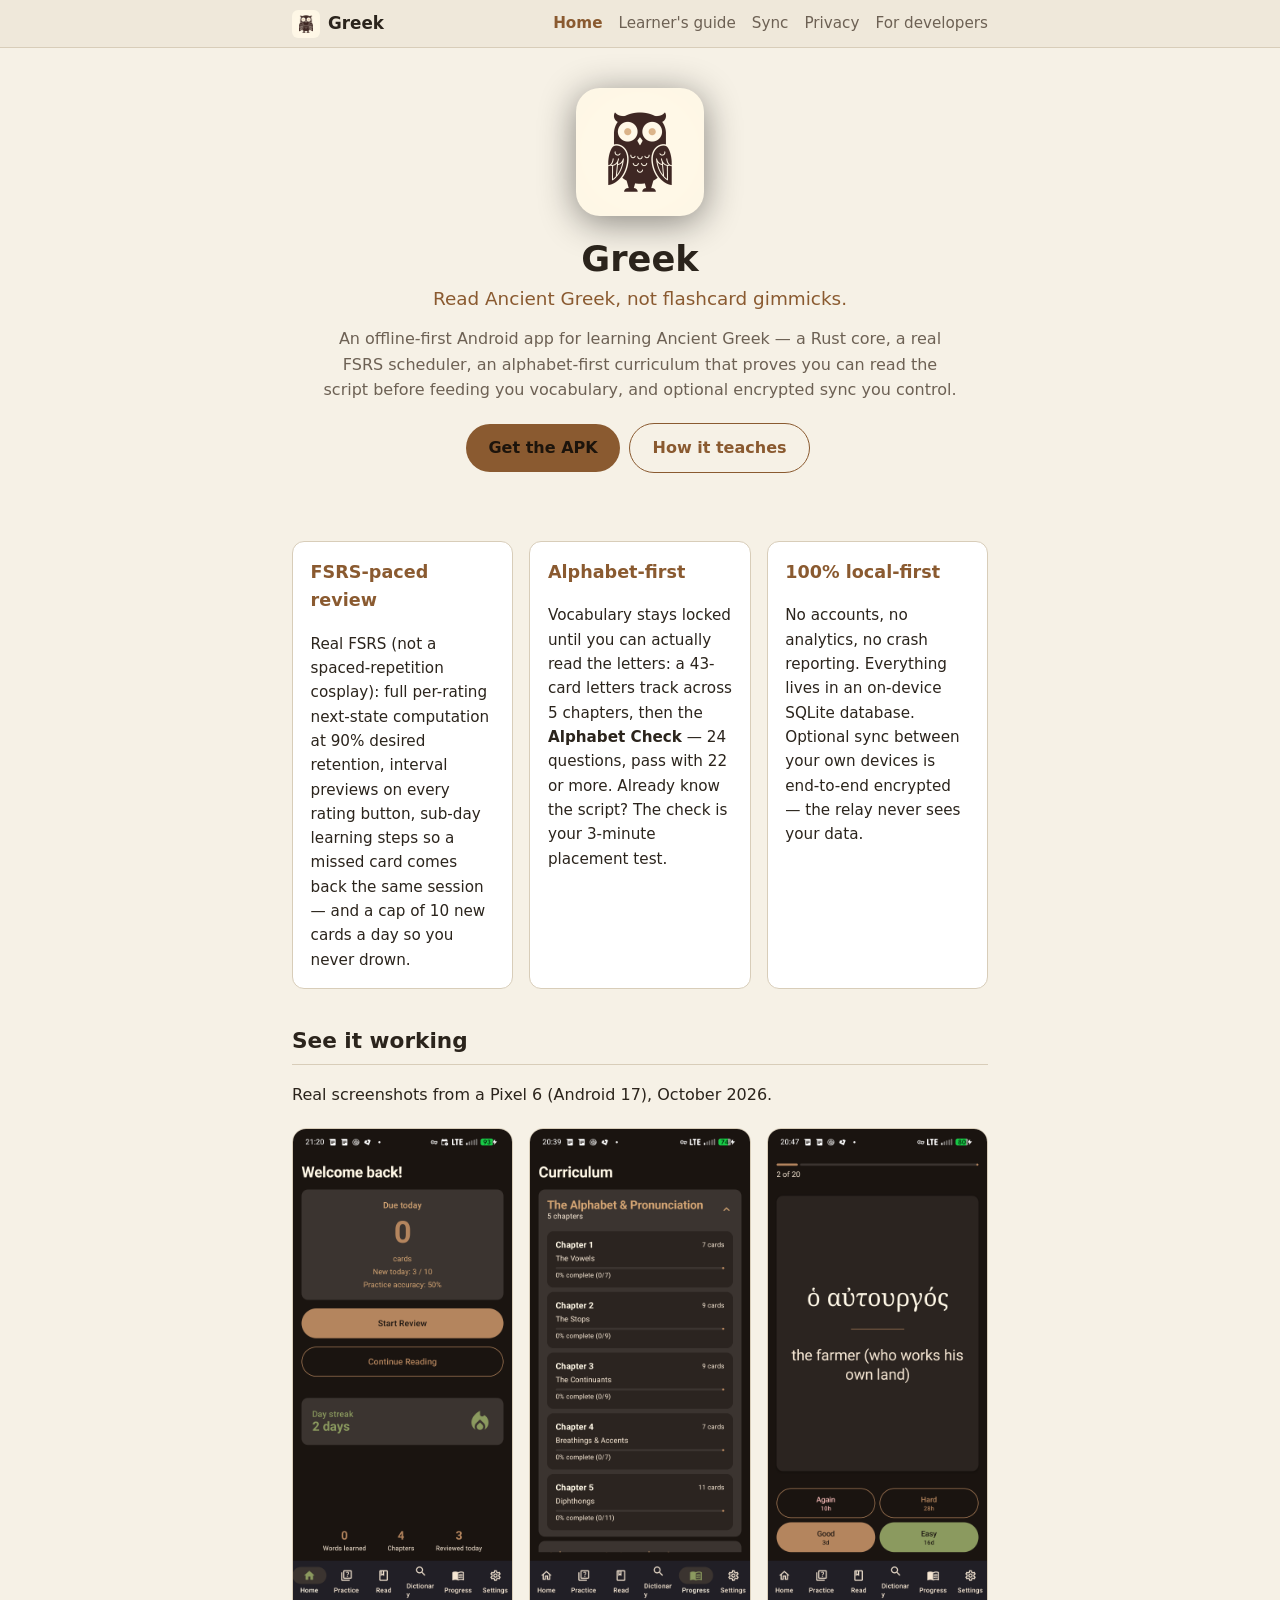
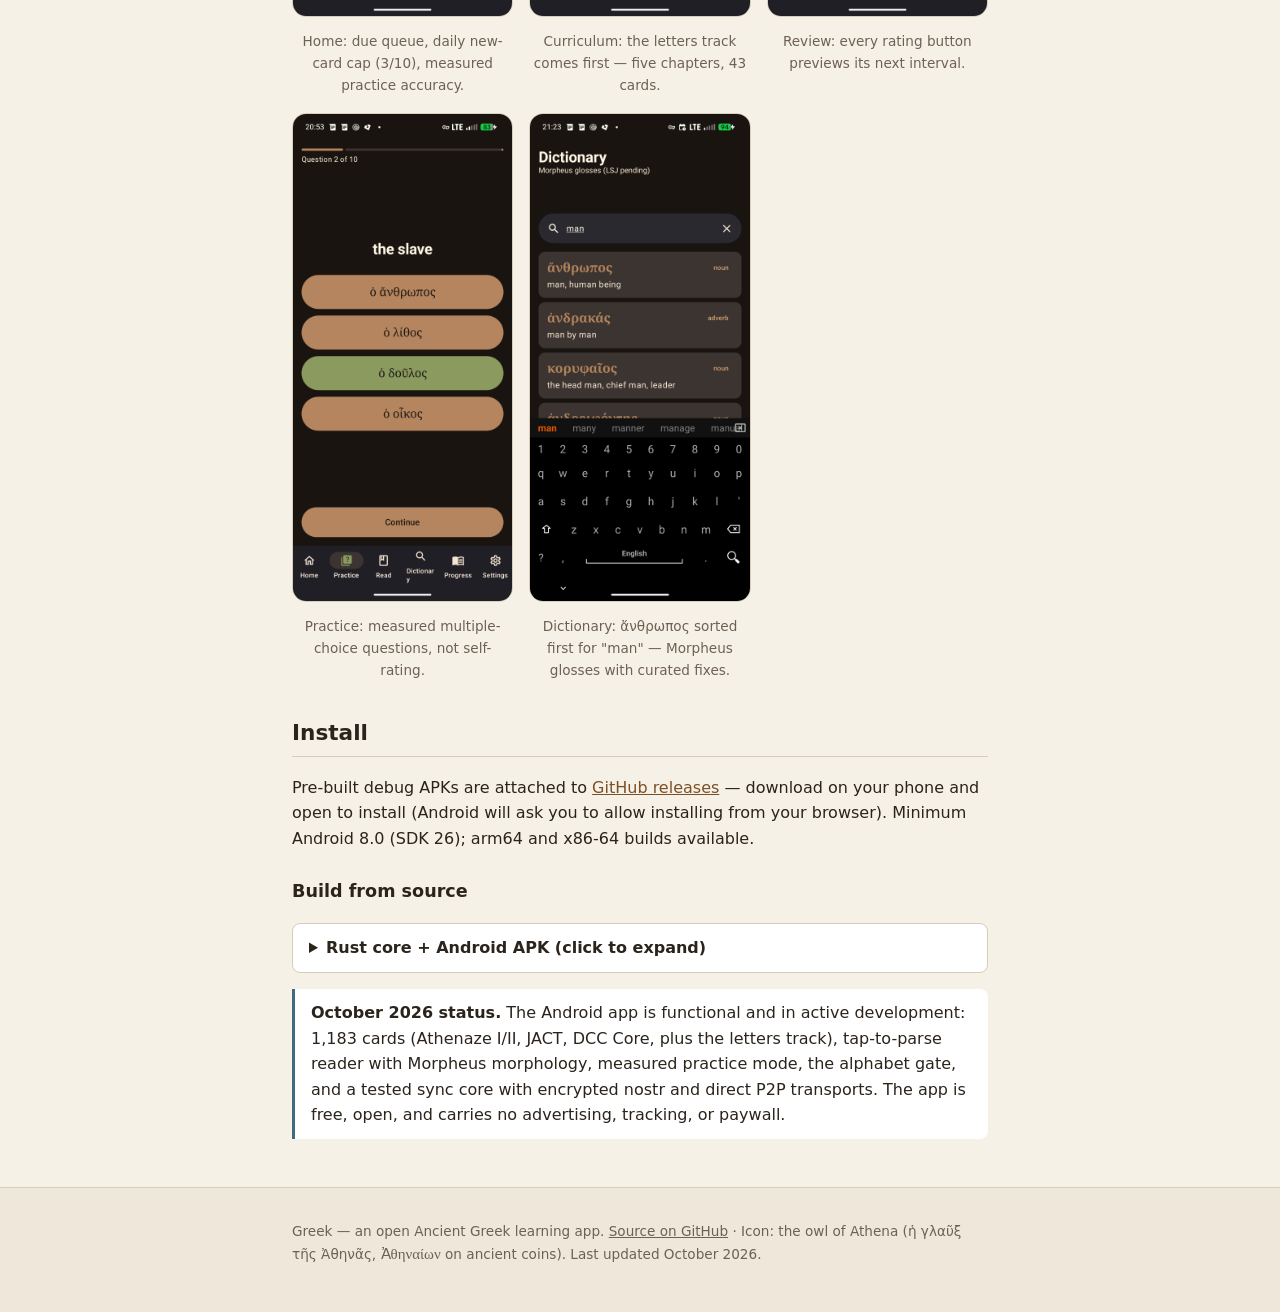
==== docs/index.html @ 8f8d1f27 "docs: GH Pages site (/docs) + rollout plan 5-page zero-dependency static site (landing/guide/sync/pr" ====
<!DOCTYPE html>
<html lang="en">
<head>
<meta charset="utf-8">
<meta name="viewport" content="width=device-width, initial-scale=1">
<title>Greek — Learn Ancient Greek with honest spaced repetition</title>
<meta name="description" content="An offline-first Android app for Ancient Greek: FSRS-paced review, an alphabet-first curriculum with a measured check, and optional end-to-end-encrypted sync.">
<link rel="icon" href="assets/owl.png">
<link rel="stylesheet" href="style.css">
</head>
<body>

<header class="site-header">
  <div class="wrap">
    <a class="brand" href="index.html"><img src="assets/owl.png" alt="Owl of Athena icon">Greek</a>
    <nav class="site-nav" aria-label="Site">
      <a href="index.html" aria-current="page">Home</a>
      <a href="guide.html">Learner's guide</a>
      <a href="sync.html">Sync</a>
      <a href="privacy.html">Privacy</a>
      <a href="dev.html">For developers</a>
    </nav>
  </div>
</header>

<main class="main">

  <section class="hero">
    <img class="owl" src="assets/owl.png" alt="Owl of Athena — app icon">
    <h1>Greek</h1>
    <p class="tagline">Read Ancient Greek, not flashcard gimmicks.</p>
    <p class="pitch">
      An offline-first Android app for learning Ancient Greek — a Rust core, a real
      FSRS scheduler, an alphabet-first curriculum that proves you can read the
      script before feeding you vocabulary, and optional encrypted sync you control.
    </p>
    <p>
      <a class="btn" href="https://github.com/EthnTuttle/greek/releases">Get the APK</a>
      <a class="btn secondary" href="guide.html">How it teaches</a>
    </p>
  </section>

  <section class="pillars" aria-label="Key features">
    <div class="pillar">
      <h3>FSRS-paced review</h3>
      <p>
        Real FSRS (not a spaced-repetition cosplay): full per-rating next-state
        computation at 90% desired retention, interval previews on every rating
        button, sub-day learning steps so a missed card comes back the same
        session — and a cap of 10 new cards a day so you never drown.
      </p>
    </div>
    <div class="pillar">
      <h3>Alphabet-first</h3>
      <p>
        Vocabulary stays locked until you can actually read the letters: a
        43-card letters track across 5 chapters, then the <strong>Alphabet Check</strong> —
        24 questions, pass with 22 or more. Already know the script? The check
        is your 3-minute placement test.
      </p>
    </div>
    <div class="pillar">
      <h3>100% local-first</h3>
      <p>
        No accounts, no analytics, no crash reporting. Everything lives in an
        on-device SQLite database. Optional sync between your own devices is
        end-to-end encrypted — the relay never sees your data.
      </p>
    </div>
  </section>

  <h2>See it working</h2>
  <p>Real screenshots from a Pixel 6 (Android 17), October 2026.</p>

  <div class="shots">
    <figure>
      <img src="assets/shot-home.png" alt="Home screen: Due today 0 cards, New today 3 of 10, practice accuracy 50%, 2-day streak" loading="lazy">
      <figcaption>Home: due queue, daily new-card cap (3/10), measured practice accuracy.</figcaption>
    </figure>
    <figure>
      <img src="assets/shot-curriculum.png" alt="Curriculum screen: The Alphabet &amp; Pronunciation track with five chapters — vowels, stops, continuants, breathings &amp; accents, diphthongs" loading="lazy">
      <figcaption>Curriculum: the letters track comes first — five chapters, 43 cards.</figcaption>
    </figure>
    <figure>
      <img src="assets/shot-review.png" alt="Review screen: card ὁ αὐτουργός — the farmer — with rating buttons Again 10h, Hard 28h, Good 3d, Easy 16d" loading="lazy">
      <figcaption>Review: every rating button previews its next interval.</figcaption>
    </figure>
    <figure>
      <img src="assets/shot-practice.png" alt="Practice question: 'the slave' with four Greek choices, correct answer ὁ δοῦλος highlighted" loading="lazy">
      <figcaption>Practice: measured multiple-choice questions, not self-rating.</figcaption>
    </figure>
    <figure>
      <img src="assets/shot-dictionary.png" alt="Dictionary search for 'man': ἄνθρωπος — man, human being, listed first" loading="lazy">
      <figcaption>Dictionary: ἄνθρωπος sorted first for "man" — Morpheus glosses with curated fixes.</figcaption>
    </figure>
  </div>

  <h2>Install</h2>
  <p>
    Pre-built debug APKs are attached to
    <a href="https://github.com/EthnTuttle/greek/releases">GitHub releases</a>
    — download on your phone and open to install (Android will ask you to allow
    installing from your browser). Minimum Android 8.0 (SDK 26); arm64 and x86-64
    builds available.
  </p>

  <h3>Build from source</h3>
  <details>
    <summary>Rust core + Android APK (click to expand)</summary>
    <p>Requirements: Rust toolchain, JDK 17+, Android SDK (compileSdk 35). The Gradle wrapper (8.14.3) downloads itself.</p>
    <pre><code># 1. Core library and tests
cargo build
cargo test --workspace

# 2. Android APK (preBuild syncs data/cards/*.json and data/morphology.sqlite into assets)
cd android
./gradlew assembleDebug

# debug APK lands in android/app/build/outputs/apk/debug/</code></pre>
    <p>
      If you want to rebuild the native <code>libuniffi_bindings.so</code> libraries
      (arm64-v8a, x86_64) yourself you need the Rust Android NDK targets; see
      <code>android/README.md</code> in the repository for details.
    </p>
  </details>

  <div class="note">
    <strong>October 2026 status.</strong> The Android app is functional and in
    active development: 1,183 cards (Athenaze I/II, JACT, DCC Core, plus the
    letters track), tap-to-parse reader with Morpheus morphology, measured
    practice mode, the alphabet gate, and a tested sync core with encrypted
    nostr and direct P2P transports. The app is free, open, and carries no
    advertising, tracking, or paywall.
  </div>

</main>

<footer class="site-footer">
  <div class="wrap">
    <p>
      Greek — an open Ancient Greek learning app.
      <a href="https://github.com/EthnTuttle/greek">Source on GitHub</a> ·
      Icon: the owl of Athena (ἡ γλαῦξ τῆς Ἀθηνᾶς, <span class="greek">Ἀθηναίων</span> on ancient coins).
      Last updated October 2026.
    </p>
  </div>
</footer>

</body>
</html>
---- docs/style.css ----
/* Greek — docs site stylesheet. Zero dependencies, system font stacks only.
   Dark-first with a light variant via prefers-color-scheme. */

:root {
  --bg: #141210;
  --bg-elev: #211b16;
  --bg-card: #2a221b;
  --text: #ece3d5;
  --text-dim: #b3a691;
  --accent: #b98a5f;      /* aged-bronze tan */
  --accent-2: #7d8f5a;    /* olive */
  --aegean: #5e8798;      /* aegean blue */
  --link: #c9a06f;
  --link-visited: #a98860;
  --border: #3a2f24;
  --good: #8fa668;
  --code-bg: #1c1712;
}

@media (prefers-color-scheme: light) {
  :root {
    --bg: #f6f1e6;
    --bg-elev: #efe8da;
    --bg-card: #ffffff;
    --text: #2b241c;
    --text-dim: #6d6154;
    --accent: #8a5a30;
    --accent-2: #5c7040;
    --aegean: #3d6b80;
    --link: #7c4f26;
    --link-visited: #6b4322;
    --border: #d8cdb9;
    --good: #52702e;
    --code-bg: #ece5d4;
  }
}

* { box-sizing: border-box; }

html { font-size: 100%; }

body {
  margin: 0;
  background: var(--bg);
  color: var(--text);
  font-family: system-ui, -apple-system, "Segoe UI", Roboto, "Helvetica Neue", Arial, sans-serif;
  line-height: 1.6;
}

.greek {
  font-family: "Gentium Plus", "Gentium", "Gentium Book Basic", "Times New Roman", serif;
  font-size: 1.1em;
}

.main, .site-header .wrap, .site-footer .wrap {
  max-width: 46rem;
  margin-left: auto;
  margin-right: auto;
  padding-left: 1.25rem;
  padding-right: 1.25rem;
}

/* Header / nav */
.site-header {
  border-bottom: 1px solid var(--border);
  background: var(--bg-elev);
}
.site-header .wrap {
  display: flex;
  align-items: center;
  gap: 0.75rem;
  flex-wrap: wrap;
  padding-top: 0.6rem;
  padding-bottom: 0.6rem;
}
.brand {
  display: flex;
  align-items: center;
  gap: 0.5rem;
  font-weight: 700;
  text-decoration: none;
  color: var(--text);
  font-size: 1.05rem;
}
.brand img { width: 28px; height: 28px; border-radius: 6px; }
.site-nav { margin-left: auto; display: flex; gap: 1rem; flex-wrap: wrap; }
.site-nav a {
  color: var(--text-dim);
  text-decoration: none;
  font-size: 0.95rem;
}
.site-nav a:hover { color: var(--text); text-decoration: underline; }
.site-nav a[aria-current="page"] { color: var(--accent); font-weight: 600; }

/* Hero */
.hero {
  text-align: center;
  padding: 2.5rem 1.25rem 1.5rem;
}
.hero img.owl {
  width: 128px;
  height: 128px;
  border-radius: 24px;
  filter: drop-shadow(0 6px 18px rgba(0,0,0,0.45));
}
.hero h1 { font-size: 2.2rem; margin: 0.8rem 0 0.2rem; }
.hero .tagline { color: var(--accent); font-size: 1.15rem; margin: 0 0 0.8rem; }
.hero .pitch { color: var(--text-dim); max-width: 40rem; margin: 0 auto; }

h1 { font-size: 2rem; line-height: 1.25; }
h2 {
  font-size: 1.35rem;
  margin-top: 2.2rem;
  padding-bottom: 0.3rem;
  border-bottom: 1px solid var(--border);
}
h3 { font-size: 1.1rem; margin-top: 1.6rem; }

a { color: var(--link); }
a:visited { color: var(--link-visited); }

.pillars {
  display: grid;
  grid-template-columns: repeat(auto-fit, minmax(13rem, 1fr));
  gap: 1rem;
  margin: 1.5rem 0;
}
.pillar {
  background: var(--bg-card);
  border: 1px solid var(--border);
  border-radius: 12px;
  padding: 1rem 1.1rem;
}
.pillar h3 { margin-top: 0; color: var(--accent); }
.pillar p { margin-bottom: 0; font-size: 0.95rem; }

/* Screenshots */
.shots {
  display: grid;
  grid-template-columns: repeat(auto-fit, minmax(180px, 1fr));
  gap: 1rem;
  margin: 1.25rem 0;
}
.shots figure { margin: 0; text-align: center; }
.shots img {
  width: 100%;
  border-radius: 14px;
  border: 1px solid var(--border);
  background: #000;
}
.shots figcaption {
  font-size: 0.85rem;
  color: var(--text-dim);
  margin-top: 0.4rem;
}

/* Buttons */
.btn {
  display: inline-block;
  background: var(--accent);
  color: #1c140c;
  font-weight: 700;
  padding: 0.7rem 1.4rem;
  border-radius: 999px;
  text-decoration: none;
  margin: 0.25rem 0.25rem 0.25rem 0;
}
.btn:hover { filter: brightness(1.08); }
.btn.secondary {
  background: transparent;
  color: var(--accent);
  border: 1px solid var(--accent);
}

/* Code */
code, pre {
  font-family: ui-monospace, SFMono-Regular, Menlo, Consolas, "Liberation Mono", monospace;
  font-size: 0.88em;
}
code { background: var(--code-bg); padding: 0.15em 0.35em; border-radius: 4px; }
pre {
  background: var(--code-bg);
  border: 1px solid var(--border);
  border-radius: 8px;
  padding: 0.9rem 1rem;
  overflow-x: auto;
  line-height: 1.5;
}
pre code { background: none; padding: 0; }

/* Callouts / notes */
.note {
  background: var(--bg-card);
  border-left: 3px solid var(--aegean);
  padding: 0.7rem 1rem;
  border-radius: 0 8px 8px 0;
  margin: 1rem 0;
}
.note.warn { border-left-color: var(--accent); }
.note.good { border-left-color: var(--good); }

/* Tables */
table { border-collapse: collapse; width: 100%; margin: 1rem 0; font-size: 0.93rem; }
th, td { text-align: left; padding: 0.45rem 0.6rem; border-bottom: 1px solid var(--border); }
th { color: var(--accent); }

/* details */
details {
  background: var(--bg-card);
  border: 1px solid var(--border);
  border-radius: 8px;
  padding: 0.7rem 1rem;
  margin: 0.8rem 0;
}
summary { cursor: pointer; font-weight: 600; }

/* Steps */
ol.steps > li { margin-bottom: 0.9rem; }
ol.steps > li::marker { color: var(--accent); font-weight: 700; }

/* Footer */
.site-footer {
  border-top: 1px solid var(--border);
  margin-top: 3rem;
  padding: 1.2rem 0 2rem;
  color: var(--text-dim);
  font-size: 0.85rem;
  background: var(--bg-elev);
}
.site-footer a { color: var(--text-dim); text-decoration: underline; }
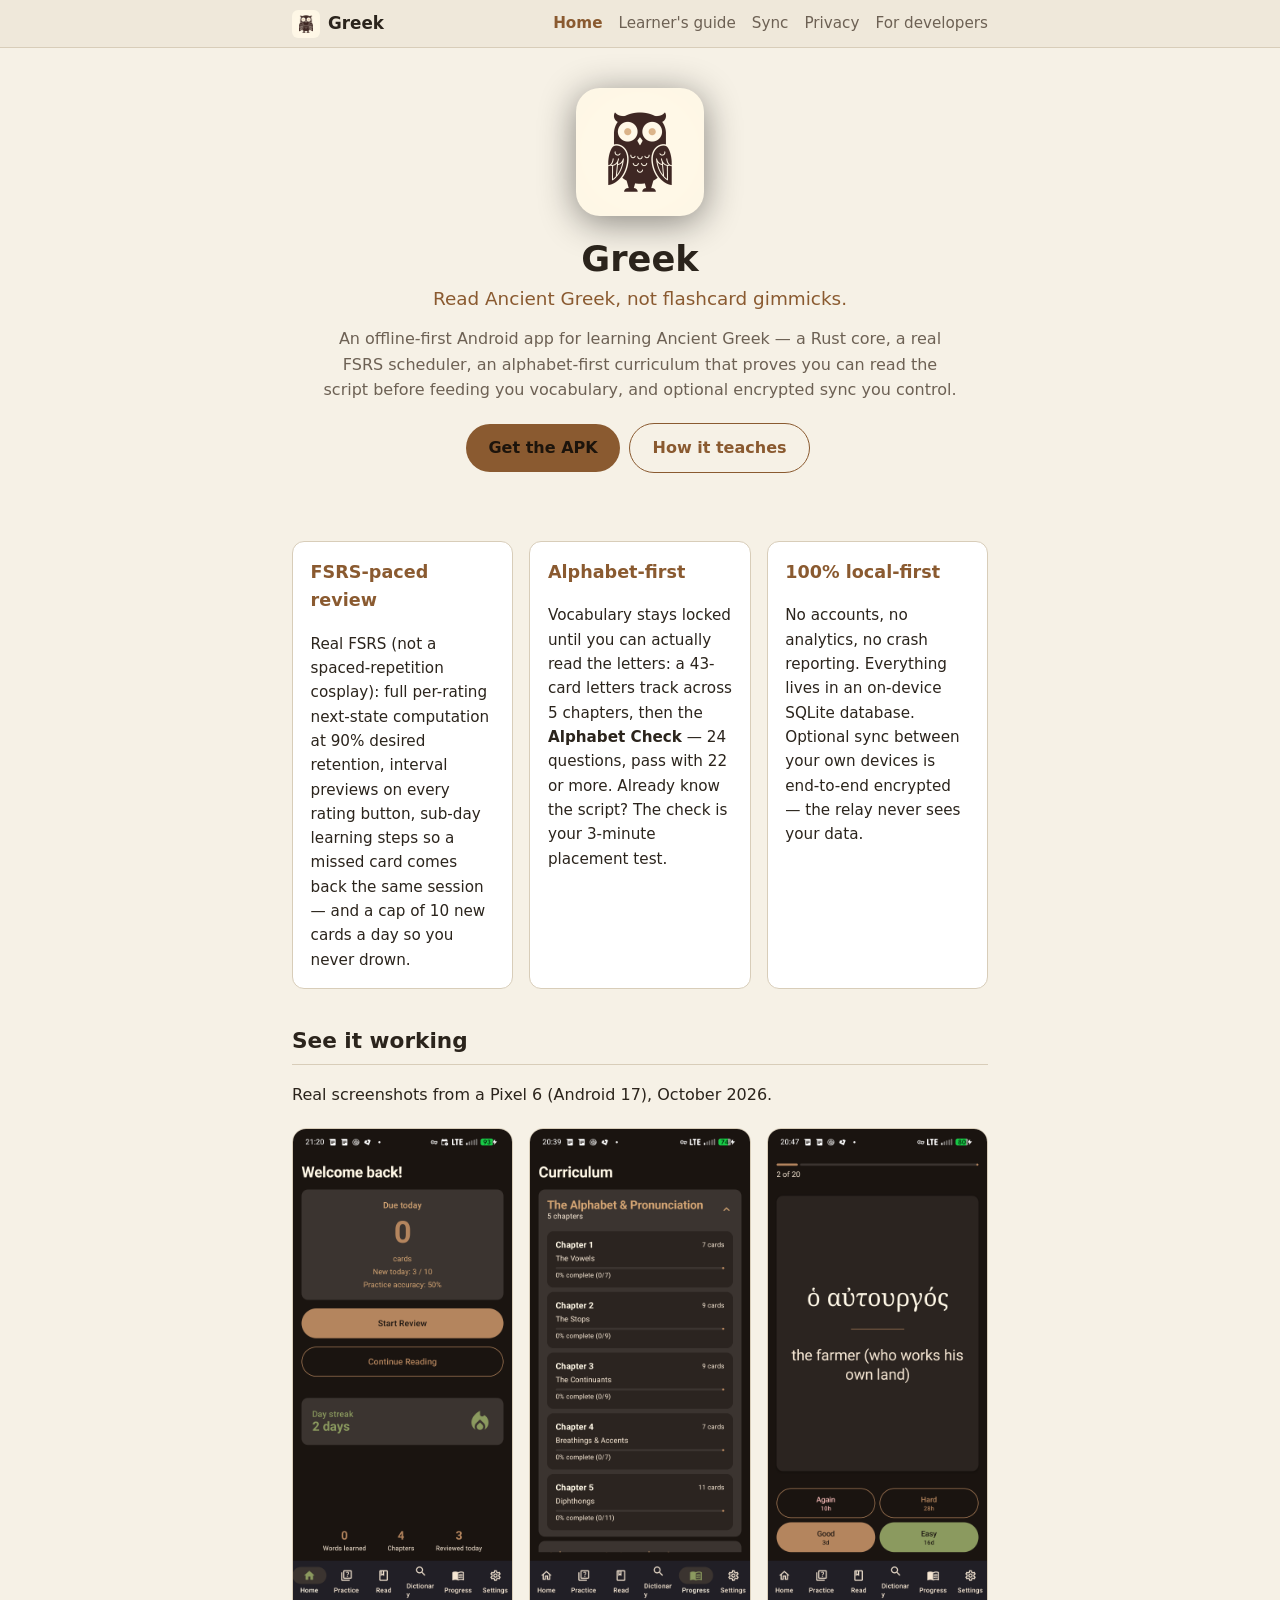
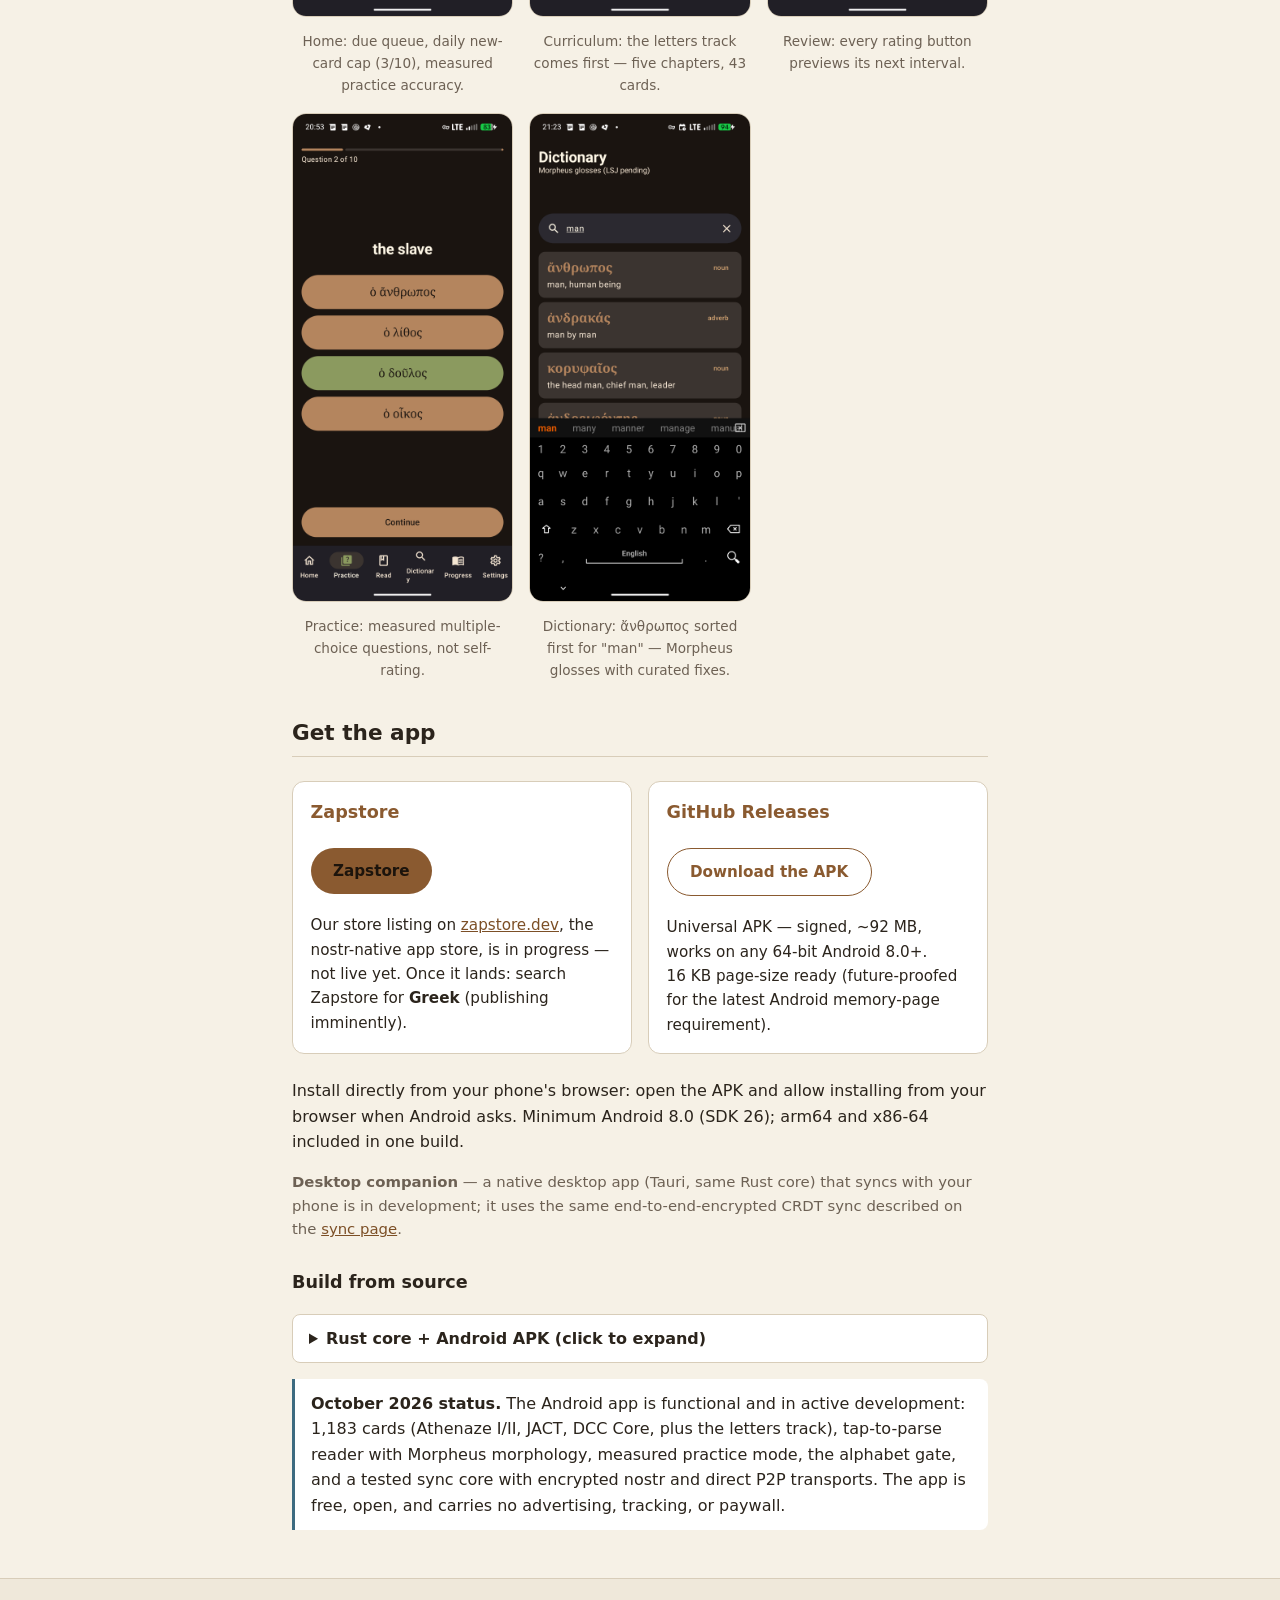
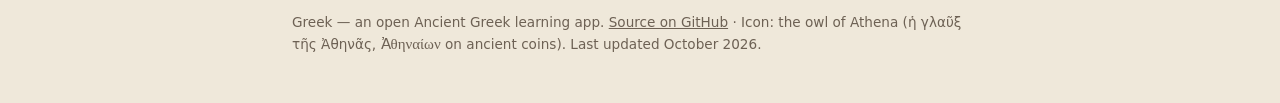
==== commit 0cac1240: "docs(site): install section (zapstore+releases), desktop pairing, real test counts" ====
--- a/docs/index.html
+++ b/docs/index.html
@@ -95,13 +95,42 @@
     </figure>
   </div>
 
-  <h2>Install</h2>
+  <h2>Get the app</h2>
+  <div class="pillars">
+    <div class="pillar">
+      <h3>Zapstore</h3>
+      <p>
+        <a class="btn" href="https://zapstore.dev">Zapstore</a>
+      </p>
+      <p>
+        Our store listing on <a href="https://zapstore.dev">zapstore.dev</a>,
+        the nostr-native app store, is in progress — not live yet. Once it
+        lands: search Zapstore for <strong>Greek</strong> (publishing
+        imminently).
+      </p>
+    </div>
+    <div class="pillar">
+      <h3>GitHub Releases</h3>
+      <p>
+        <a class="btn secondary" href="https://github.com/EthnTuttle/greek/releases">Download the APK</a>
+      </p>
+      <p>
+        Universal APK — signed, ~92&nbsp;MB, works on any 64-bit Android 8.0+.
+        16&nbsp;KB page-size ready (future-proofed for the latest Android
+        memory-page requirement).
+      </p>
+    </div>
+  </div>
   <p>
-    Pre-built debug APKs are attached to
-    <a href="https://github.com/EthnTuttle/greek/releases">GitHub releases</a>
-    — download on your phone and open to install (Android will ask you to allow
-    installing from your browser). Minimum Android 8.0 (SDK 26); arm64 and x86-64
-    builds available.
+    Install directly from your phone's browser: open the APK and allow
+    installing from your browser when Android asks. Minimum Android 8.0
+    (SDK 26); arm64 and x86-64 included in one build.
+  </p>
+  <p class="teaser">
+    <strong>Desktop companion</strong> — a native desktop app (Tauri, same Rust
+    core) that syncs with your phone is in development; it uses the same
+    end-to-end-encrypted CRDT sync described on the
+    <a href="sync.html">sync page</a>.
   </p>
 
   <h3>Build from source</h3>
--- a/docs/style.css
+++ b/docs/style.css
@@ -218,6 +218,24 @@
 ol.steps > li { margin-bottom: 0.9rem; }
 ol.steps > li::marker { color: var(--accent); font-weight: 700; }
 
+/* Status chip (e.g. "Status: rolling out") */
+.chip {
+  display: inline-block;
+  font-size: 0.72rem;
+  font-weight: 700;
+  letter-spacing: 0.03em;
+  text-transform: uppercase;
+  color: var(--accent-2);
+  border: 1px solid var(--accent-2);
+  border-radius: 999px;
+  padding: 0.12rem 0.6rem;
+  vertical-align: 0.18em;
+  white-space: nowrap;
+}
+
+/* Small muted teaser line */
+.teaser { color: var(--text-dim); font-size: 0.93rem; }
+
 /* Footer */
 .site-footer {
   border-top: 1px solid var(--border);
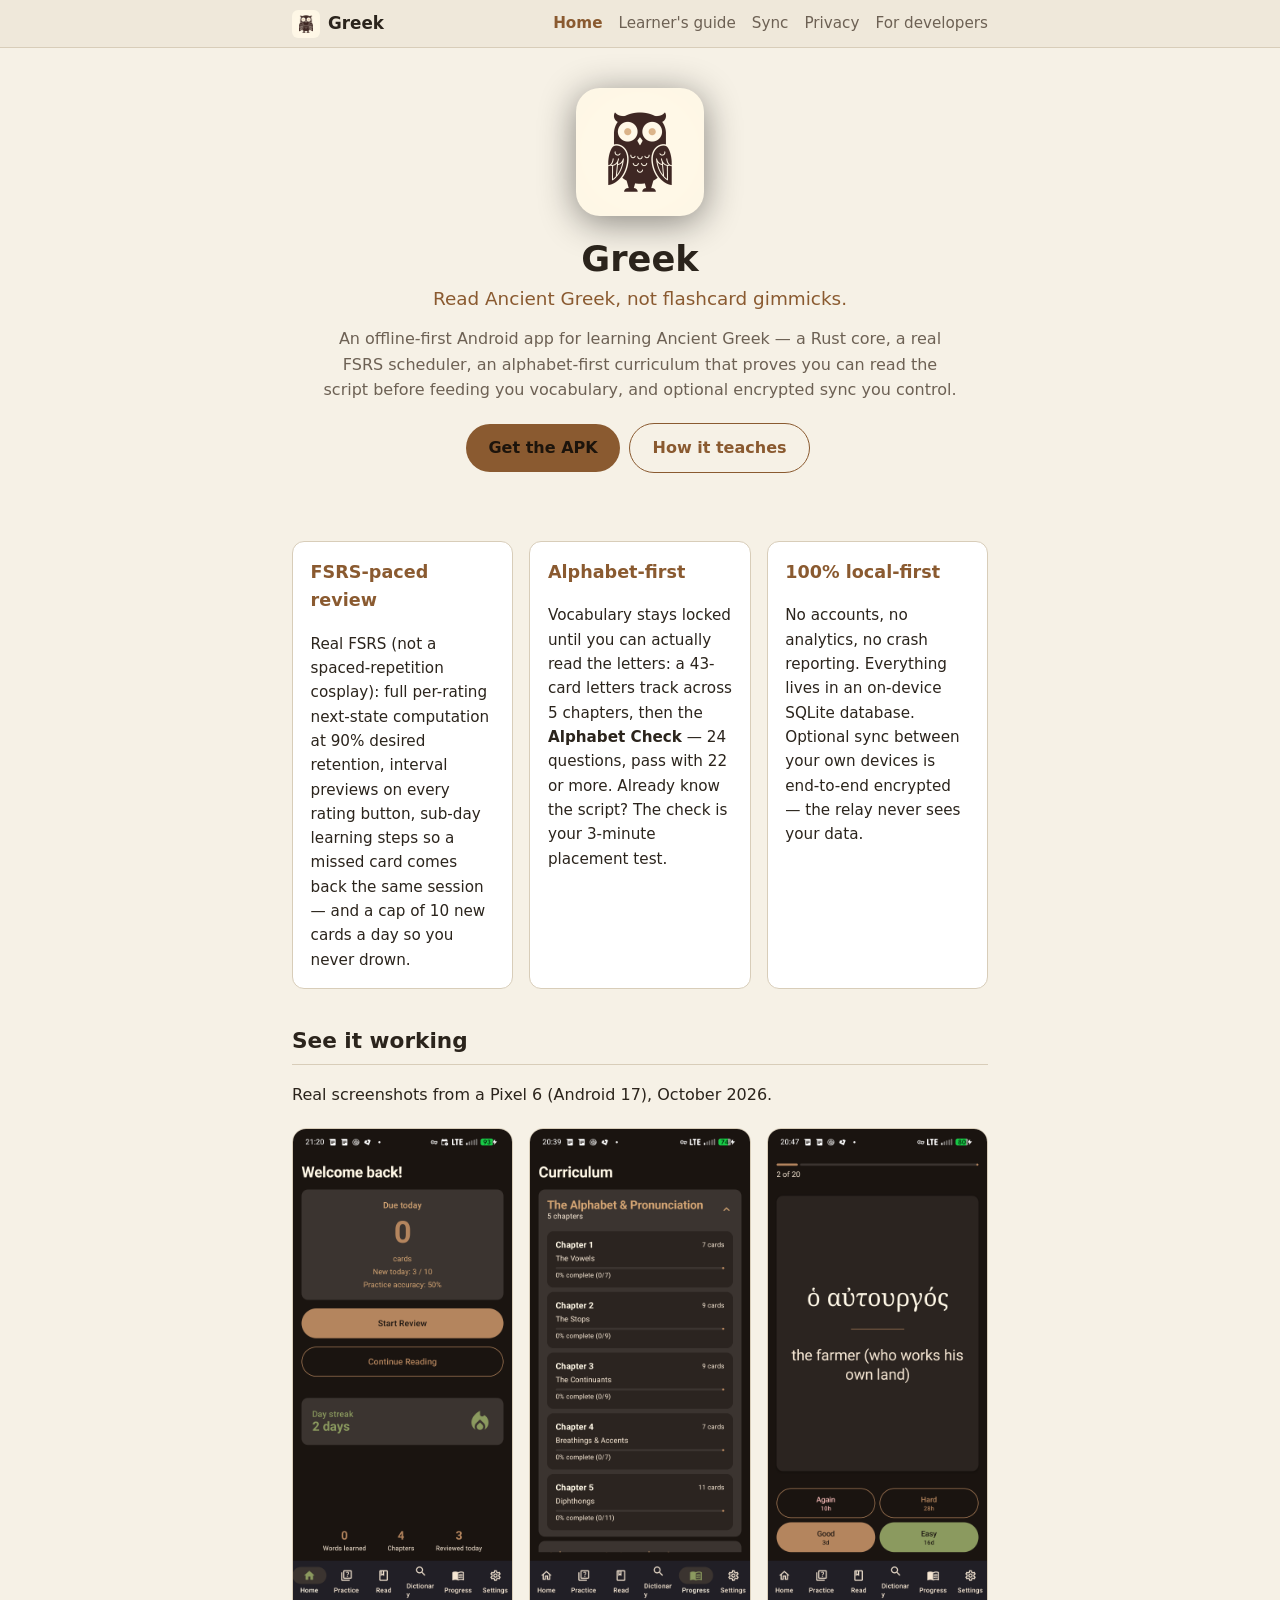
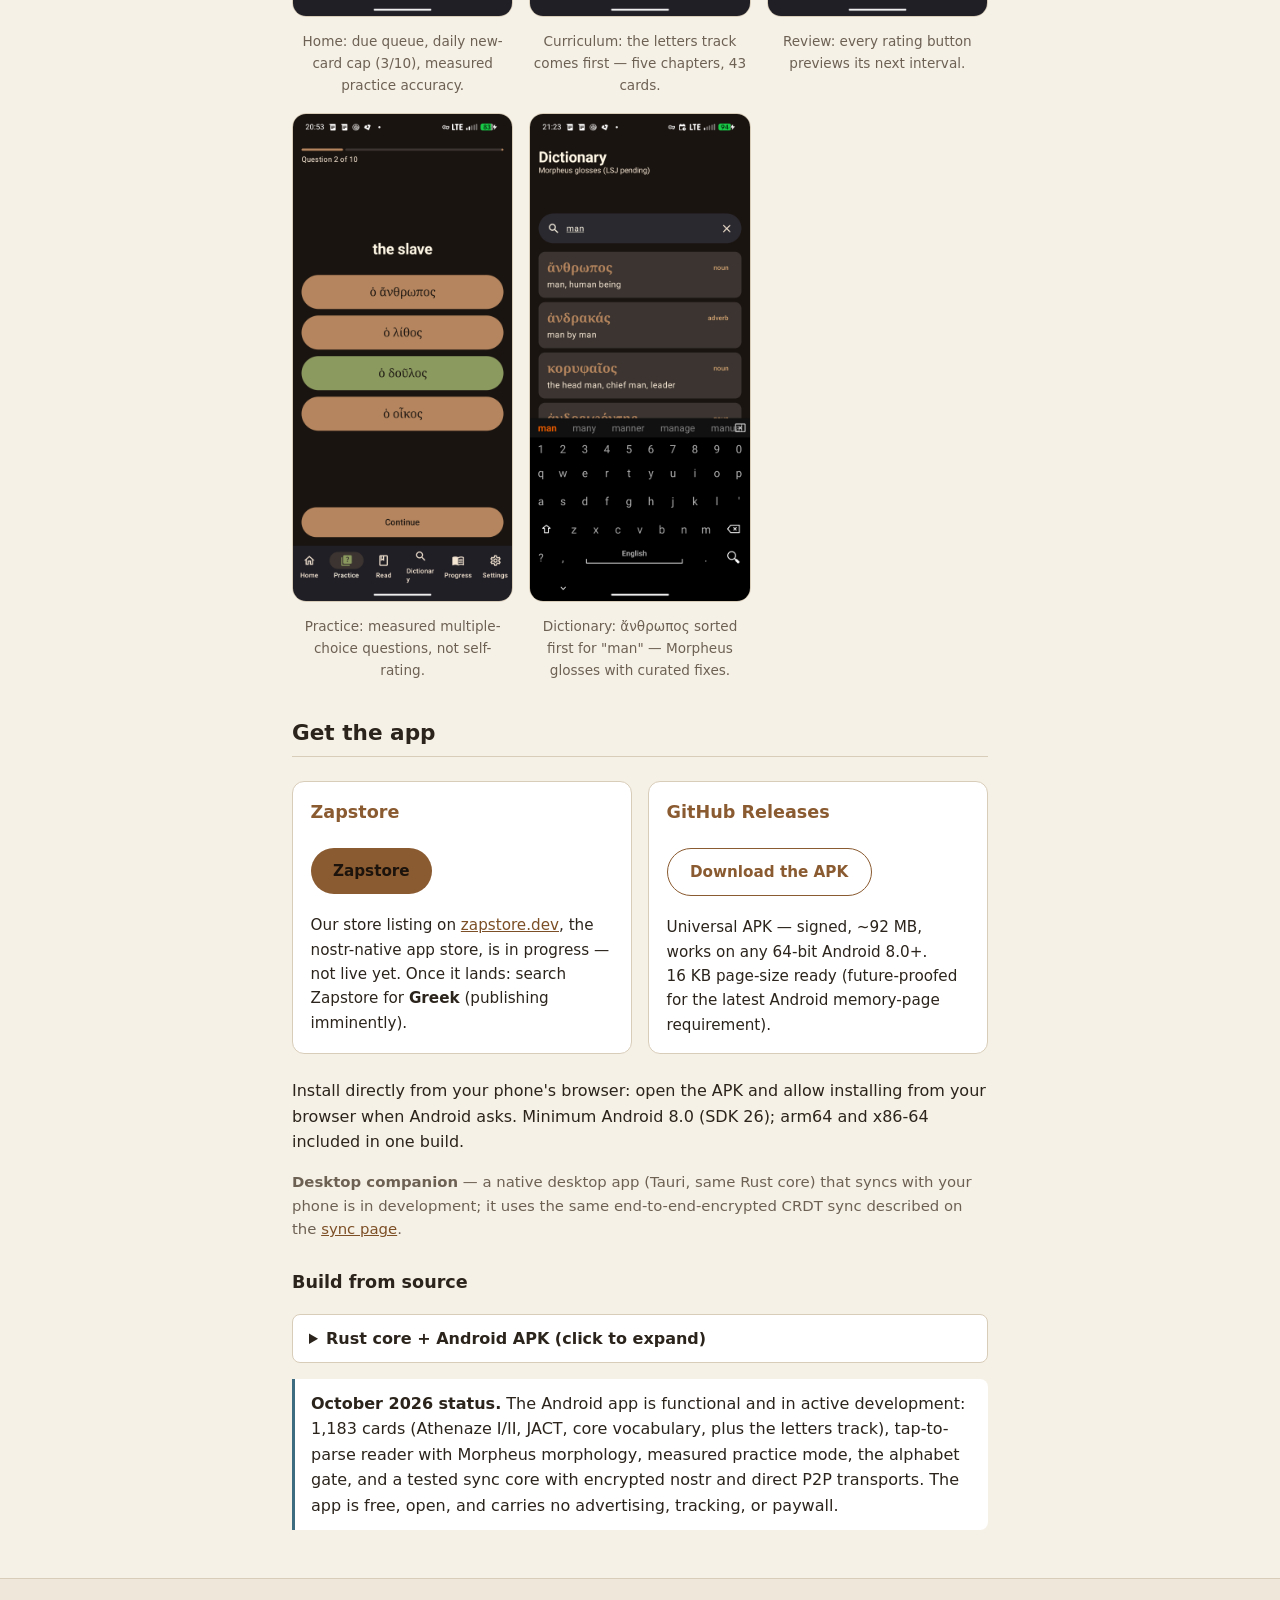
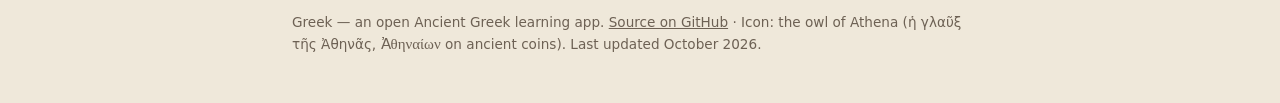
==== commit 645b2375: "data(cards): curate wrong accents/glosses, distinguish letters, honest deck identity Keeps all card " ====
--- a/docs/index.html
+++ b/docs/index.html
@@ -155,7 +155,7 @@
 
   <div class="note">
     <strong>October 2026 status.</strong> The Android app is functional and in
-    active development: 1,183 cards (Athenaze I/II, JACT, DCC Core, plus the
+    active development: 1,183 cards (Athenaze I/II, JACT, core vocabulary, plus the
     letters track), tap-to-parse reader with Morpheus morphology, measured
     practice mode, the alphabet gate, and a tested sync core with encrypted
     nostr and direct P2P transports. The app is free, open, and carries no
